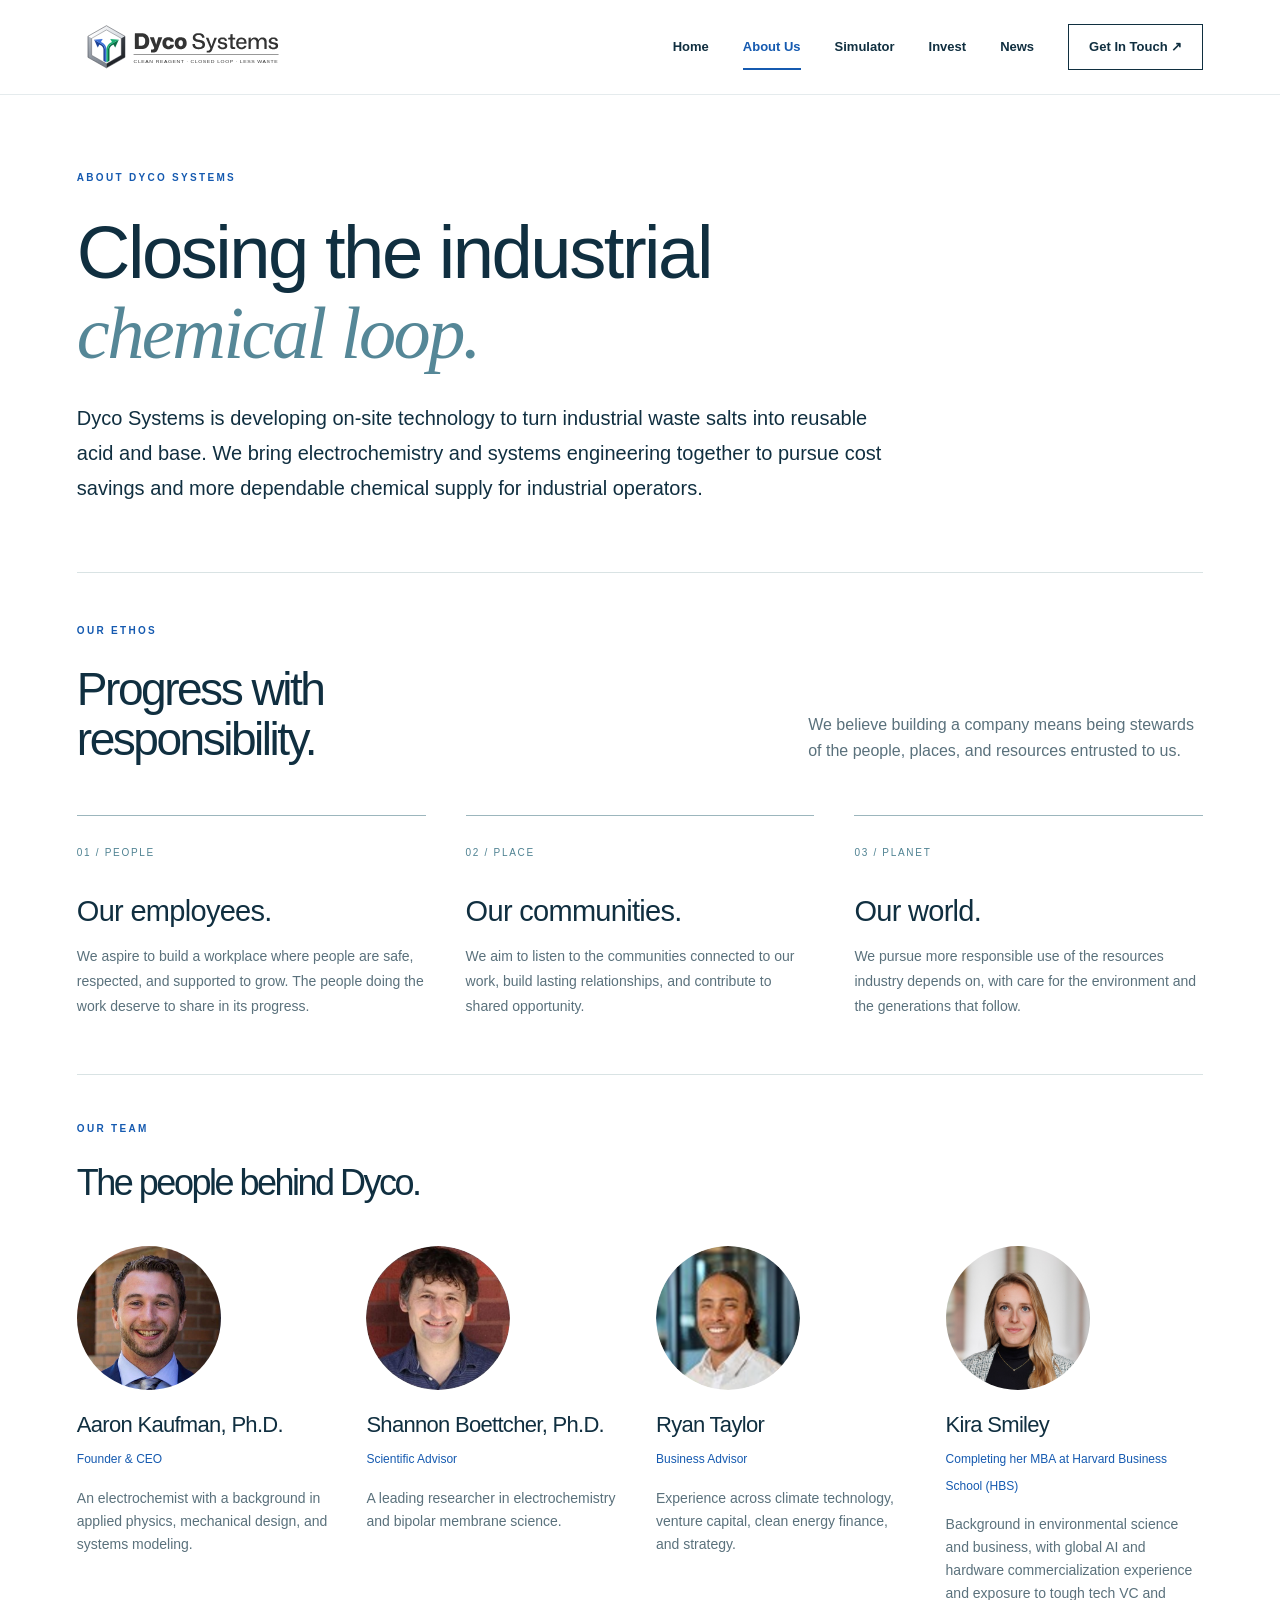
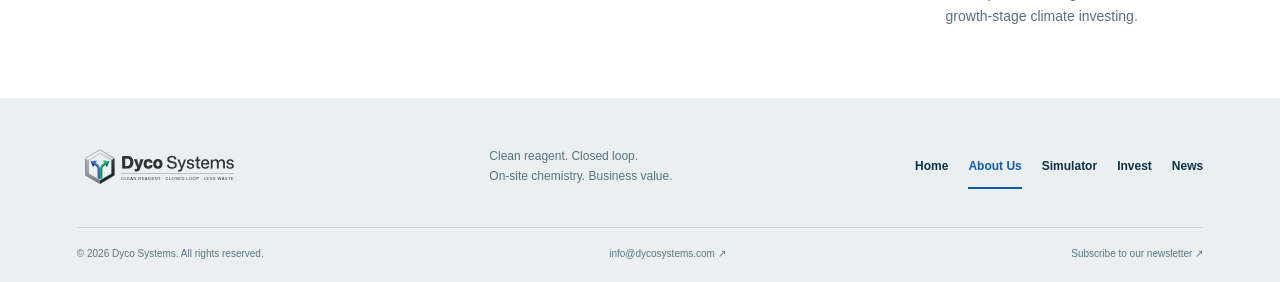
==== about.html @ 3a5c5118 "Replace launch page with reviewed Dyco Systems website Publish the reviewed six-page website with cu" ====
<!doctype html><html lang="en"><head><meta charset="utf-8"><meta name="viewport" content="width=device-width, initial-scale=1"><meta name="description" content="Dyco Systems is developing on-site chemical generation from industrial waste salts to pursue cost savings and more dependable chemical supply."><title>About Us | Dyco Systems</title><link rel="icon" href="dyco_icon.svg?v=20261016-1" type="image/svg+xml"><link rel="stylesheet" href="styles.css?v=20261016-review12"><script src="app.js?v=20261016-review12" defer></script></head><body><a class="skip" href="#main">Skip to content</a><header><div class="wrap nav-wrap"><a class="brand" href="index.html" aria-label="Dyco Systems home"><img src="dyco_logo.svg?v=20261016-1" alt="Dyco Systems" width="218" height="70"></a><button class="menu-toggle" aria-controls="navigation" aria-expanded="false">Menu <span>☰</span></button><nav id="navigation" aria-label="Main navigation"><a href="index.html">Home</a><a href="about.html" aria-current="page">About Us</a><a href="simulator.html">Simulator</a><a href="invest.html">Invest</a><a href="news.html">News</a><a class="nav-contact" href="contact.html?topic=general" target="_blank" rel="noopener">Get In Touch ↗</a></nav></div></header><main id="main"><section class="page-intro wrap about-summary"><p class="eyebrow">ABOUT DYCO SYSTEMS</p><h1>Closing the industrial<br><em>chemical loop.</em></h1><p class="lead">Dyco Systems is developing on-site technology to turn industrial waste salts into reusable acid and base. We bring electrochemistry and systems engineering together to pursue cost savings and more dependable chemical supply for industrial operators.</p></section><section class="stewardship wrap" id="stewardship"><div class="section-top"><div><p class="eyebrow">OUR ETHOS</p><h2>Progress with<br>responsibility.</h2></div><p>We believe building a company means being stewards of the people, places, and resources entrusted to us.</p></div><div class="pillars"><article><span class="number">01 / PEOPLE</span><h3>Our employees.</h3><p>We aspire to build a workplace where people are safe, respected, and supported to grow. The people doing the work deserve to share in its progress.</p></article><article><span class="number">02 / PLACE</span><h3>Our communities.</h3><p>We aim to listen to the communities connected to our work, build lasting relationships, and contribute to shared opportunity.</p></article><article><span class="number">03 / PLANET</span><h3>Our world.</h3><p>We pursue more responsible use of the resources industry depends on, with care for the environment and the generations that follow.</p></article></div></section><section class="wrap team"><p class="eyebrow">OUR TEAM</p><h2>The people behind Dyco.</h2><div class="team-grid"><article><img class="team-photo" src="aaron-kaufman.jpg" alt="Aaron Kaufman, Founder and CEO of Dyco Systems" width="144" height="144" loading="lazy"><h3>Aaron Kaufman, Ph.D.</h3><span>Founder &amp; CEO</span><p>An electrochemist with a background in applied physics, mechanical design, and systems modeling.</p></article><article><img class="team-photo" src="shannon-boettcher.png" alt="Shannon Boettcher, Scientific Advisor to Dyco Systems" width="144" height="144" loading="lazy"><h3>Shannon Boettcher, Ph.D.</h3><span>Scientific Advisor</span><p>A leading researcher in electrochemistry and bipolar membrane science.</p></article><article><img class="team-photo" src="ryan-taylor.png" alt="Ryan Taylor, Business Advisor to Dyco Systems" width="144" height="144" loading="lazy"><h3>Ryan Taylor</h3><span>Business Advisor</span><p>Experience across climate technology, venture capital, clean energy finance, and strategy.</p></article><article><img class="team-photo" src="kira-smiley.png" alt="Kira Smiley" width="144" height="144" loading="lazy"><h3>Kira Smiley</h3><span>Completing her MBA at Harvard Business School (HBS)</span><p>Background in environmental science and business, with global AI and hardware commercialization experience and exposure to tough tech VC and growth-stage climate investing.</p></article></div></section></main><footer><div class="wrap"><div class="footer-top"><a class="footer-brand" href="index.html"><img src="dyco_logo.svg?v=20261016-1" alt="Dyco Systems" width="200" height="64"></a><p>Clean reagent. Closed loop.<br>On-site chemistry. Business value.</p><nav aria-label="Footer navigation"><a href="index.html">Home</a><a href="about.html" aria-current="page">About Us</a><a href="simulator.html">Simulator</a><a href="invest.html">Invest</a><a href="news.html">News</a></nav></div><div class="footer-bottom"><span>© 2026 Dyco Systems. All rights reserved.</span><a href="contact.html?topic=general" target="_blank" rel="noopener">info@dycosystems.com ↗</a><a href="contact.html?topic=newsletter" target="_blank" rel="noopener">Subscribe to our newsletter ↗</a></div></div></footer></body></html>
---- styles.css ----
:root{--ink:#102f40;--muted:#5a717c;--blue:#155ab0;--cyan:#8ad9ed;--paper:#f5f8f7;--line:#d9e3e4}*{box-sizing:border-box}html{scroll-behavior:smooth;scroll-padding-top:100px}body{margin:0;font-family:Arial,Helvetica,sans-serif;color:var(--ink);background:#fff;font-size:16px;line-height:1.65}a{color:inherit;text-decoration:none}button{font:inherit;cursor:pointer}a,button{-webkit-tap-highlight-color:transparent}a:focus-visible,button:focus-visible{outline:3px solid #e79c29;outline-offset:5px}.wrap{width:min(1240px,88%);margin:auto}.preview-bar{text-align:center;background:#edf3f5;color:#426373;font-size:10px;font-weight:600;letter-spacing:1.5px;padding:7px 16px}.preview-bar span{padding:0 12px;color:#6b9bae}header{background:#fff;position:sticky;top:0;z-index:20;border-bottom:1px solid #e5ebed}.nav-wrap{height:94px;display:flex;align-items:center;justify-content:space-between}.brand img{display:block;width:218px;height:auto}nav{display:flex;align-items:center;gap:34px;font-size:13px;font-weight:600}nav a{padding:10px 0}nav a:hover,nav a[aria-current]{color:var(--blue)}nav a[aria-current]:not(.nav-contact){box-shadow:0 2px var(--blue)}.nav-contact{border:1px solid var(--ink);padding:11px 20px}.menu-toggle{display:none}.skip{position:fixed;top:-100px;left:20px;z-index:100;background:white;padding:12px}.skip:focus{top:10px}h1,h2,h3,p{margin:0}h1,h2,h3{line-height:1.08;font-weight:500;letter-spacing:-2.5px}h1{font-size:clamp(48px,6.7vw,94px)}h2{font-size:clamp(34px,3.6vw,51px)}h3{font-size:25px;letter-spacing:-.7px}em{font-family:Georgia,'Times New Roman',serif;font-weight:400}p{color:var(--muted)}p+p{margin-top:20px}.eyebrow{font-size:10px;font-weight:700;letter-spacing:2.3px;color:var(--blue);margin-bottom:26px}.eyebrow.light{color:#d0e9ee}.hero{position:relative;min-height:710px;background:#153e50;color:#fff;overflow:hidden}.backdrop{position:absolute;width:100%;height:100%;inset:0;object-fit:cover}.hero-shade{position:absolute;inset:0;background:linear-gradient(90deg,rgba(4,30,49,.91),rgba(4,33,54,.45) 65%,rgba(5,40,58,.24))}.hero-content{position:relative;padding-top:84px}.hero h1{font-size:clamp(64px,8.3vw,116px);line-height:.98;letter-spacing:-5px}.hero h1 em,.invest-hero em{color:#a1dfed}.hero-copy{max-width:535px;color:#d5e5e9;font-size:17px;line-height:1.7;margin-top:28px}.status-dot{display:inline-block;width:6px;height:6px;border-radius:50%;background:#8be0b3;margin-right:9px;vertical-align:middle}.actions{display:flex;gap:14px;flex-wrap:wrap;margin-top:32px}.button{display:inline-flex;align-items:center;justify-content:space-between;gap:28px;padding:14px 22px;background:var(--blue);color:white;font-size:13px;font-weight:600;transition:background .2s}.button:hover{background:#104784}.button span{font-size:20px;font-weight:400}.button.secondary{background:transparent;border:1px solid #9fb8c3}.button.secondary:hover{background:#ffffff16}.hero-bottom{display:flex;justify-content:space-between;margin-top:74px;padding:24px 0 30px;border-top:1px solid #ffffff40;font-size:10px;letter-spacing:1.6px}.hero-bottom a{margin-right:110px;letter-spacing:.3px;font-size:12px}.motion{position:absolute;right:18px;bottom:16px;z-index:3;background:#0c2c3fd9;color:#fff;border:1px solid #8ba9b6;padding:5px 9px;font-size:10px}.intro{padding:100px 0 65px}.split{display:grid;grid-template-columns:1fr 1fr;gap:90px}.muted{color:#88a1aa}.lead{font-size:21px;line-height:1.5;color:var(--ink);margin-bottom:20px}.text-link{display:inline-block;color:var(--blue);font-size:13px;font-weight:600;margin-top:25px;border-bottom:1px solid #aac3dc;padding-bottom:6px}.concept{display:flex;align-items:center;justify-content:space-between;gap:20px;border-block:1px solid var(--line);margin-top:60px;padding:30px 20px;color:#3f6676;font-size:17px}.concept strong{text-align:center;font-size:12px;letter-spacing:2px;color:var(--blue)}.concept small{display:block;font-size:11px;letter-spacing:0;font-weight:400;color:var(--muted)}.concept>span:nth-child(even){color:#80b4c3;font-size:26px}.caption{font-size:11px;text-align:center;margin-top:16px}.applications,.tinted{background:var(--paper)}.applications{padding:85px 0}.applications h2+p{max-width:395px;margin-top:24px}.sector-list>div{position:relative;padding:0 0 26px 40px;margin-bottom:25px;border-bottom:1px solid var(--line)}.sector-list>div:last-child{margin-bottom:0}.sector-list span{position:absolute;left:0;color:#6595a8;font-size:12px}.sector-list h3{font-size:22px}.sector-list p{font-size:14px;margin-top:10px}.stewardship{padding-top:95px;padding-bottom:95px}.section-top{display:flex;justify-content:space-between;gap:50px;align-items:end}.section-top>p{max-width:395px}.pillars{display:grid;grid-template-columns:repeat(3,1fr);gap:40px;margin-top:50px}.pillars article{border-top:1px solid #9cb6bd;padding-top:22px}.number{color:#4f8292;font-size:10px;letter-spacing:1.7px}.pillars h3{margin:32px 0 16px;font-size:29px}.pillars p{font-size:14px;line-height:1.8}.forest-band{position:relative;background:#154833;color:white;padding:84px 0;overflow:hidden}.forest-band .hero-shade{background:linear-gradient(90deg,#0a322bdb,#09352b55)}.forest-band .wrap{position:relative}.forest-band h2{font-size:clamp(36px,4.4vw,60px);margin-bottom:28px}.contact{padding:90px 0;display:grid;grid-template-columns:1fr 1fr;gap:100px;align-items:center}.contact>div:last-child{max-width:390px}.contact .button{margin-top:25px}footer{background:#eaf0f1;padding:44px 0 20px}.footer-top{display:flex;justify-content:space-between;gap:45px;align-items:center}.footer-brand img{width:170px;height:auto;display:block}.footer-top p{font-size:12px}.footer-top nav{gap:20px;font-size:12px}.footer-bottom{border-top:1px solid #cbd9dd;margin-top:35px;padding-top:18px;display:flex;justify-content:space-between;gap:20px;font-size:10px;color:#5b7480}.page-intro{padding:75px 0 65px}.page-intro h1{font-size:clamp(44px,5.8vw,80px)}.page-intro em,.simulator-hero em{color:#558797}.page-intro .lead{max-width:630px;margin-top:28px}.about-story{padding-bottom:85px;align-items:center;gap:70px}.about-story h2{font-size:36px;margin-bottom:25px}.photo-panel{position:relative;background:#153b4b;min-height:410px;overflow:hidden}.photo-panel:after{content:'';position:absolute;inset:0;background:linear-gradient(transparent,#062232b3)}.photo-panel>span{position:absolute;bottom:35px;left:30px;z-index:2;color:white;font-size:10px;letter-spacing:2px}.team{padding:90px 0}.team-grid{display:grid;grid-template-columns:repeat(3,1fr);gap:45px;margin-top:44px}.team-grid h3{font-size:22px;margin:23px 0 8px}.team-grid span{font-size:12px;color:var(--blue)}.team-grid p{font-size:14px;margin-top:15px}.initial{border:1px solid #b9cdd2;background:#f1f7f8;width:68px;height:68px;display:grid;place-items:center;color:#628a98;font-family:Georgia,serif;font-size:26px}.simulator-hero{display:grid;grid-template-columns:1.1fr 1fr;gap:55px;padding:80px 0 90px;align-items:center}.simulator-hero h1{font-size:clamp(42px,4.6vw,65px);margin:25px 0}.simulator-hero .lead{font-size:19px}.simulator-hero .button{margin-top:28px}.coming{font-size:10px;letter-spacing:1.5px;background:#e7f3ed;color:#286448;padding:9px 13px}.coming .status-dot{background:#358560}.sim-art{aspect-ratio:1;position:relative;display:grid;place-items:center;background:radial-gradient(circle,#d9edf1,#f7fafb 68%);overflow:hidden}.orbit{position:absolute;border:1px solid #afcfd7;border-radius:50%;width:90%;height:90%}.orbit-two{width:70%;height:70%;border-style:dashed}.orbit-three{width:49%;height:49%}.orbit-center{text-align:center;position:relative;font-size:15px;color:#577d8a;line-height:1.7}.orbit-center strong{font-size:21px;color:var(--ink);font-weight:500}.orbit-tag{position:absolute;font-size:9px;letter-spacing:2px;background:#f7fafb;padding:5px 14px;border:1px solid #c8dfe5}.top-tag{top:13%;right:18%}.bottom-tag{bottom:13%;left:20%}.simulator-details{padding-top:65px;padding-bottom:65px}.simulator-details p:not(.eyebrow){max-width:560px;margin-top:24px}.invest-hero{position:relative;background:#123b4e;padding:90px 0;color:white}.invest-hero .wrap{position:relative}.invest-hero h1{font-size:clamp(44px,5.8vw,80px)}.invest-hero .button{margin-top:30px}.investment{padding:85px 0}.thesis{display:grid;grid-template-columns:repeat(3,1fr);gap:45px;margin-top:65px}.thesis article{border-top:1px solid var(--line);padding-top:20px}.thesis h3{font-size:24px;margin:22px 0 16px}.thesis p{font-size:14px}.invest-contact{background:#eff5f6;padding:55px;margin-bottom:85px;text-align:center}.invest-contact p:not(.eyebrow){max-width:490px;margin:24px auto}.email{display:block;font-size:13px;margin-top:18px;color:var(--blue)}
@media(min-width:1600px){.hero{min-height:760px}.hero-content{padding-top:105px}}
@media(max-width:900px){nav{gap:22px}.nav-contact{display:none}.split{gap:40px}.hero{min-height:680px}.hero h1{font-size:90px}.pillars{gap:25px}.footer-top{flex-wrap:wrap}.footer-top nav{width:100%}.simulator-hero{gap:20px}.simulator-hero h1{font-size:46px}.team-grid{gap:24px}}
@media(max-width:640px){.wrap{width:88%}.preview-bar{font-size:8px;letter-spacing:.6px}.nav-wrap{height:76px}.brand img{width:175px}.menu-toggle{display:flex;gap:15px;background:none;border:1px solid #ccd9df;padding:7px 10px;font-size:12px}header nav{display:none;position:absolute;top:76px;left:0;width:100%;background:white;padding:20px 6%;box-shadow:0 12px 18px #163c4b15}header nav.is-open{display:flex;align-items:stretch;flex-direction:column;gap:8px}header nav a{padding:10px}.hero{min-height:670px}.hero-content{padding-top:64px}.eyebrow{font-size:9px;letter-spacing:1.6px}.hero h1{font-size:76px;letter-spacing:-3px}.hero-copy{font-size:16px}.actions{gap:12px}.button{font-size:12px;padding:12px 17px;gap:15px}.hero-bottom{margin-top:48px;display:block}.hero-bottom a{display:block;margin-top:10px}.split,.contact,.simulator-hero{grid-template-columns:1fr;gap:30px}.intro,.stewardship,.team,.investment{padding-top:60px;padding-bottom:60px}h2{font-size:36px}.lead{font-size:19px}.concept{flex-direction:column;margin-top:35px;gap:12px}.concept>span:nth-child(even){transform:rotate(90deg)}.applications{padding:60px 0}.section-top{display:block}.section-top>p{margin-top:25px}.pillars,.team-grid,.thesis{grid-template-columns:1fr;gap:30px}.pillars h3{margin-top:20px}.pillars{margin-top:35px}.forest-band{padding:65px 0}.contact{padding:60px 0}.footer-top{gap:20px}.footer-bottom{flex-direction:column;gap:9px}.page-intro{padding:55px 0 40px}.page-intro h1{font-size:43px;letter-spacing:-2px}.photo-panel{min-height:310px}.about-story{padding-bottom:55px}.simulator-hero{padding:55px 0}.simulator-hero h1{font-size:46px}.sim-art{margin-top:12px}.invest-hero{padding:65px 0}.invest-hero h1{font-size:47px;letter-spacing:-2px}.invest-contact{padding:40px 22px;margin-bottom:55px}.thesis{margin-top:35px}.motion{font-size:9px}html{scroll-padding-top:85px}}
@media(prefers-reduced-motion:reduce){html{scroll-behavior:auto}*,*:before,*:after{transition:none!important}}
.home-mining{min-height:280px;margin-top:30px}.home-mining>span{left:22px;bottom:22px;font-size:9px}.applications .split{align-items:center}.about-summary{padding-bottom:46px}.about-summary .lead{max-width:820px;font-size:20px;line-height:1.75}.stewardship+.team{border-top:1px solid var(--line);padding-top:46px;padding-bottom:70px}.stewardship+.team h2{font-size:36px}.news-intro{padding-bottom:50px}.news-intro em{color:#558797}.news-layout{display:grid;grid-template-columns:1fr 1fr;gap:70px;padding-bottom:90px;align-items:start}.news-empty{border-top:1px solid var(--line);padding-top:35px}.news-empty p:last-child{max-width:390px;margin-top:20px}.newsletter{background:#eef5f6;border-top:3px solid #528c9d;padding:36px}.newsletter h2{font-size:38px}.newsletter h2+p{margin-top:20px}.newsletter .button{margin-top:26px}.newsletter .signup-note{font-size:12px;line-height:1.6;margin-top:17px;max-width:330px}.footer-top nav{flex-wrap:wrap}
@media(max-width:900px){.news-layout{gap:30px}.newsletter{padding:25px}.nav-wrap nav{gap:22px}.footer-top nav{gap:20px}}
@media(max-width:640px){.home-mining{min-height:250px}.about-summary .lead{font-size:18px}.stewardship+.team{padding-top:35px;padding-bottom:50px}.news-layout{grid-template-columns:1fr;gap:35px;padding-bottom:55px}.news-intro{padding-bottom:35px}.news-empty{padding-top:25px}.newsletter h2{font-size:34px}.footer-top nav{gap:18px}.nav-wrap nav{gap:8px}}

.team-photo{display:block;width:144px;height:144px;object-fit:cover;border-radius:4px}.team-grid .initial{width:144px;height:144px;font-size:40px;border-radius:4px}

.team-photo,.team-grid .initial{border-radius:50%}
.contact-page{display:grid;grid-template-columns:1fr 1fr;gap:80px;padding-top:75px;padding-bottom:85px;align-items:start}.contact-intro h1{font-size:clamp(42px,5vw,68px)}.contact-intro em{color:#558797}.contact-intro>p:not(.eyebrow){max-width:420px;margin-top:28px}.message-form{padding:36px;background:#eff5f6;border-top:3px solid #528c9d}.message-form h2{font-size:30px;letter-spacing:-1px;margin-bottom:28px}.message-form label{display:block;font-size:13px;font-weight:600;margin-bottom:8px}.message-form input[type=email],.message-form textarea{display:block;width:100%;font:inherit;color:var(--ink);background:white;border:1px solid #b6cbd1;border-radius:3px;padding:12px 14px;margin-bottom:22px}.message-form textarea{resize:vertical;min-height:160px}.message-form input:focus,.message-form textarea:focus{outline:2px solid var(--blue);outline-offset:2px}.form-disclosure,.form-status{font-size:12px;line-height:1.6}.message-form .button{margin-top:22px;border:0}.message-form .button:disabled{opacity:.55;cursor:not-allowed}.form-trap{display:none}.form-status:not(:empty){margin-top:15px}@media(max-width:700px){.contact-page{grid-template-columns:1fr;gap:36px;padding-top:45px;padding-bottom:55px}.message-form{padding:25px}.contact-intro h1{font-size:46px}}

.motion{width:44px;height:44px;display:grid;place-items:center;right:8px;bottom:8px;padding:0;border:0;background:transparent;color:#fff;opacity:.45;font-size:16px;line-height:1;text-shadow:0 1px 3px #000;transition:opacity .2s}.motion:hover,.motion:focus-visible{opacity:1;background:transparent}

.preview-bar{display:none!important}
.message-form input#contact-subject{display:block;width:100%;font:inherit;color:var(--ink);background:white;border:1px solid #b6cbd1;border-radius:3px;padding:12px 14px;margin-bottom:22px}

@media(max-width:900px){.nav-wrap{height:76px}.brand img{width:175px}.menu-toggle{display:flex;gap:15px;background:none;border:1px solid #ccd9df;padding:7px 10px;font-size:12px}header nav{display:none;position:absolute;top:76px;left:0;width:100%;background:white;padding:20px 6%;box-shadow:0 12px 18px #163c4b15}header nav.is-open{display:flex;align-items:stretch;flex-direction:column;gap:8px}header nav a{padding:10px}header nav .nav-contact{display:block;border:1px solid var(--ink);padding:11px 20px}}
.hero h1{font-size:clamp(52px,7.4vw,102px)}.about-summary+.stewardship{border-top:1px solid var(--line);padding-top:50px;padding-bottom:55px}@media(max-width:640px){.hero h1{font-size:56px;letter-spacing:-2px}.about-summary+.stewardship{padding-top:40px;padding-bottom:40px}}

.team-grid{grid-template-columns:repeat(4,minmax(0,1fr));gap:32px}@media(max-width:1000px){.team-grid{grid-template-columns:repeat(2,minmax(0,1fr))}}@media(max-width:640px){.team-grid{grid-template-columns:1fr}}

.team-photo[src*="kira-smiley"]{object-position:center top}
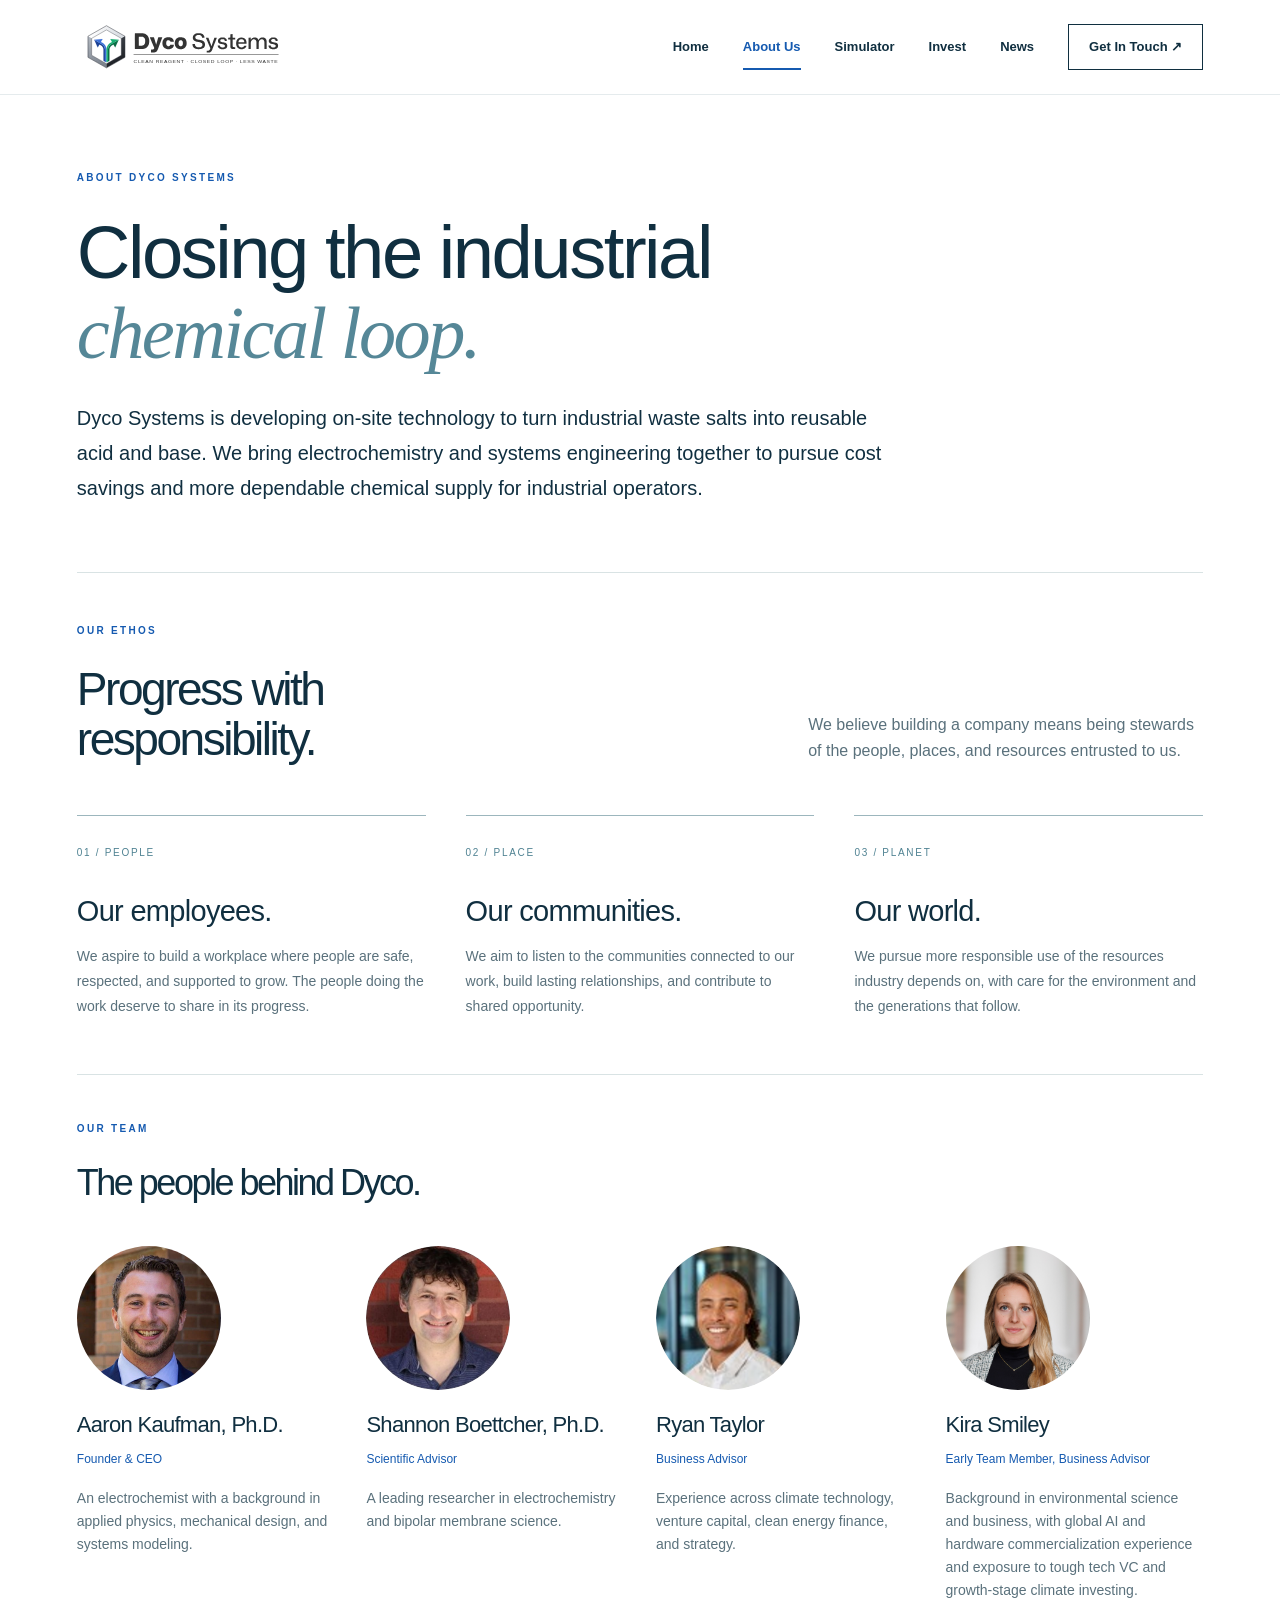
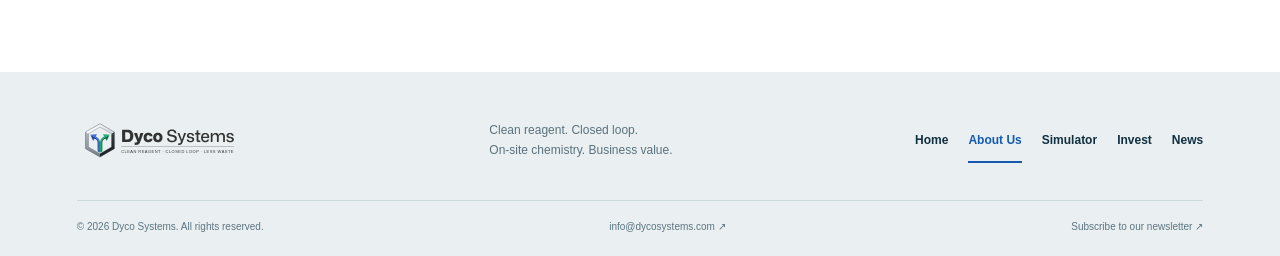
==== commit effa5274: "Update Kira Smiley team title" ====
--- a/about.html
+++ b/about.html
@@ -1,2 +1,3 @@
-<!doctype html><html lang="en"><head><meta charset="utf-8"><meta name="viewport" content="width=device-width, initial-scale=1"><meta name="description" content="Dyco Systems is developing on-site chemical generation from industrial waste salts to pursue cost savings and more dependable chemical supply."><title>About Us | Dyco Systems</title><link rel="icon" href="dyco_icon.svg?v=20261016-1" type="image/svg+xml"><link rel="stylesheet" href="styles.css?v=20261016-review12"><script src="app.js?v=20261016-review12" defer></script></head><body><a class="skip" href="#main">Skip to content</a><header><div class="wrap nav-wrap"><a class="brand" href="index.html" aria-label="Dyco Systems home"><img src="dyco_logo.svg?v=20261016-1" alt="Dyco Systems" width="218" height="70"></a><button class="menu-toggle" aria-controls="navigation" aria-expanded="false">Menu <span>☰</span></button><nav id="navigation" aria-label="Main navigation"><a href="index.html">Home</a><a href="about.html" aria-current="page">About Us</a><a href="simulator.html">Simulator</a><a href="invest.html">Invest</a><a href="news.html">News</a><a class="nav-contact" href="contact.html?topic=general" target="_blank" rel="noopener">Get In Touch ↗</a></nav></div></header><main id="main"><section class="page-intro wrap about-summary"><p class="eyebrow">ABOUT DYCO SYSTEMS</p><h1>Closing the industrial<br><em>chemical loop.</em></h1><p class="lead">Dyco Systems is developing on-site technology to turn industrial waste salts into reusable acid and base. We bring electrochemistry and systems engineering together to pursue cost savings and more dependable chemical supply for industrial operators.</p></section><section class="stewardship wrap" id="stewardship"><div class="section-top"><div><p class="eyebrow">OUR ETHOS</p><h2>Progress with<br>responsibility.</h2></div><p>We believe building a company means being stewards of the people, places, and resources entrusted to us.</p></div><div class="pillars"><article><span class="number">01 / PEOPLE</span><h3>Our employees.</h3><p>We aspire to build a workplace where people are safe, respected, and supported to grow. The people doing the work deserve to share in its progress.</p></article><article><span class="number">02 / PLACE</span><h3>Our communities.</h3><p>We aim to listen to the communities connected to our work, build lasting relationships, and contribute to shared opportunity.</p></article><article><span class="number">03 / PLANET</span><h3>Our world.</h3><p>We pursue more responsible use of the resources industry depends on, with care for the environment and the generations that follow.</p></article></div></section><section class="wrap team"><p class="eyebrow">OUR TEAM</p><h2>The people behind Dyco.</h2><div class="team-grid"><article><img class="team-photo" src="aaron-kaufman.jpg" alt="Aaron Kaufman, Founder and CEO of Dyco Systems" width="144" height="144" loading="lazy"><h3>Aaron Kaufman, Ph.D.</h3><span>Founder &amp; CEO</span><p>An electrochemist with a background in applied physics, mechanical design, and systems modeling.</p></article><article><img class="team-photo" src="shannon-boettcher.png" alt="Shannon Boettcher, Scientific Advisor to Dyco Systems" width="144" height="144" loading="lazy"><h3>Shannon Boettcher, Ph.D.</h3><span>Scientific Advisor</span><p>A leading researcher in electrochemistry and bipolar membrane science.</p></article><article><img class="team-photo" src="ryan-taylor.png" alt="Ryan Taylor, Business Advisor to Dyco Systems" width="144" height="144" loading="lazy"><h3>Ryan Taylor</h3><span>Business Advisor</span><p>Experience across climate technology, venture capital, clean energy finance, and strategy.</p></article><article><img class="team-photo" src="kira-smiley.png" alt="Kira Smiley" width="144" height="144" loading="lazy"><h3>Kira Smiley</h3><span>Completing her MBA at Harvard Business School (HBS)</span><p>Background in environmental science and business, with global AI and hardware commercialization experience and exposure to tough tech VC and growth-stage climate investing.</p></article></div></section></main><footer><div class="wrap"><div class="footer-top"><a class="footer-brand" href="index.html"><img src="dyco_logo.svg?v=20261016-1" alt="Dyco Systems" width="200" height="64"></a><p>Clean reagent. Closed loop.<br>On-site chemistry. Business value.</p><nav aria-label="Footer navigation"><a href="index.html">Home</a><a href="about.html" aria-current="page">About Us</a><a href="simulator.html">Simulator</a><a href="invest.html">Invest</a><a href="news.html">News</a></nav></div><div class="footer-bottom"><span>© 2026 Dyco Systems. All rights reserved.</span><a href="contact.html?topic=general" target="_blank" rel="noopener">info@dycosystems.com ↗</a><a href="contact.html?topic=newsletter" target="_blank" rel="noopener">Subscribe to our newsletter ↗</a></div></div></footer></body></html>
+<!doctype html><html lang="en"><head><meta charset="utf-8"><meta name="viewport" content="width=device-width, initial-scale=1"><meta name="description" content="Dyco Systems is developing on-site chemical generation from industrial waste salts to pursue cost savings and more dependable chemical supply."><title>About Us | Dyco Systems</title><link rel="icon" href="dyco_icon.svg?v=20261016-1" type="image/svg+xml"><link rel="stylesheet" href="styles.css?v=20261016-review12"><script src="app.js?v=20261016-review12" defer></script></head><body><a class="skip" href="#main">Skip to content</a><header><div class="wrap nav-wrap"><a class="brand" href="index.html" aria-label="Dyco Systems home"><img src="dyco_logo.svg?v=20261016-1" alt="Dyco Systems" width="218" height="70"></a><button class="menu-toggle" aria-controls="navigation" aria-expanded="false">Menu <span>☰</span></button><nav id="navigation" aria-label="Main navigation"><a href="index.html">Home</a><a href="about.html" aria-current="page">About Us</a><a href="simulator.html">Simulator</a><a href="invest.html">Invest</a><a href="news.html">News</a><a class="nav-contact" href="contact.html?topic=general" target="_blank" rel="noopener">Get In Touch ↗</a></nav></div></header><main id="main"><section class="page-intro wrap about-summary"><p class="eyebrow">ABOUT DYCO SYSTEMS</p><h1>Closing the industrial<br><em>chemical loop.</em></h1><p class="lead">Dyco Systems is developing on-site technology to turn industrial waste salts into reusable acid and base. We bring electrochemistry and systems engineering together to pursue cost savings and more dependable chemical supply for industrial operators.</p></section><section class="stewardship wrap" id="stewardship"><div class="section-top"><div><p class="eyebrow">OUR ETHOS</p><h2>Progress with<br>responsibility.</h2></div><p>We believe building a company means being stewards of the people, places, and resources entrusted to us.</p></div><div class="pillars"><article><span class="number">01 / PEOPLE</span><h3>Our employees.</h3><p>We aspire to build a workplace where people are safe, respected, and supported to grow. The people doing the work deserve to share in its progress.</p></article><article><span class="number">02 / PLACE</span><h3>Our communities.</h3><p>We aim to listen to the communities connected to our work, build lasting relationships, and contribute to shared opportunity.</p></article><article><span class="number">03 / PLANET</span><h3>Our world.</h3><p>We pursue more responsible use of the resources industry depends on, with care for the environment and the generations that follow.</p></article></div></section><section class="wrap team"><p class="eyebrow">OUR TEAM</p><h2>The people behind Dyco.</h2><div class="team-grid"><article><img class="team-photo" src="aaron-kaufman.jpg" alt="Aaron Kaufman, Founder and CEO of Dyco Systems" width="144" height="144" loading="lazy"><h3>Aaron Kaufman, Ph.D.</h3><span>Founder &amp; CEO</span><p>An electrochemist with a background in applied physics, mechanical design, and systems modeling.</p></article><article><img class="team-photo" src="shannon-boettcher.png" alt="Shannon Boettcher, Scientific Advisor to Dyco Systems" width="144" height="144" loading="lazy"><h3>Shannon Boettcher, Ph.D.</h3><span>Scientific Advisor</span><p>A leading researcher in electrochemistry and bipolar membrane science.</p></article><article><img class="team-photo" src="ryan-taylor.png" alt="Ryan Taylor, Business Advisor to Dyco Systems" width="144" height="144" loading="lazy"><h3>Ryan Taylor</h3><span>Business Advisor</span><p>Experience across climate technology, venture capital, clean energy finance, and strategy.</p></article><article><img class="team-photo" src="kira-smiley.png" alt="Kira Smiley" width="144" height="144" loading="lazy"><h3>Kira Smiley</h3><span>Early Team Member, Business Advisor</span><p>Background in environmental science and business, with global AI and hardware commercialization experience and exposure to tough tech VC and growth-stage climate investing.</p></article></div></section></main><footer><div class="wrap"><div class="footer-top"><a class="footer-brand" href="index.html"><img src="dyco_logo.svg?v=20261016-1" alt="Dyco Systems" width="200" height="64"></a><p>Clean reagent. Closed loop.<br>On-site chemistry. Business value.</p><nav aria-label="Footer navigation"><a href="index.html">Home</a><a href="about.html" aria-current="page">About Us</a><a href="simulator.html">Simulator</a><a href="invest.html">Invest</a><a href="news.html">News</a></nav></div><div class="footer-bottom"><span>© 2026 Dyco Systems. All rights reserved.</span><a href="contact.html?topic=general" target="_blank" rel="noopener">info@dycosystems.com ↗</a><a href="contact.html?topic=newsletter" target="_blank" rel="noopener">Subscribe to our newsletter ↗</a></div></div></footer></body></html>
 
+
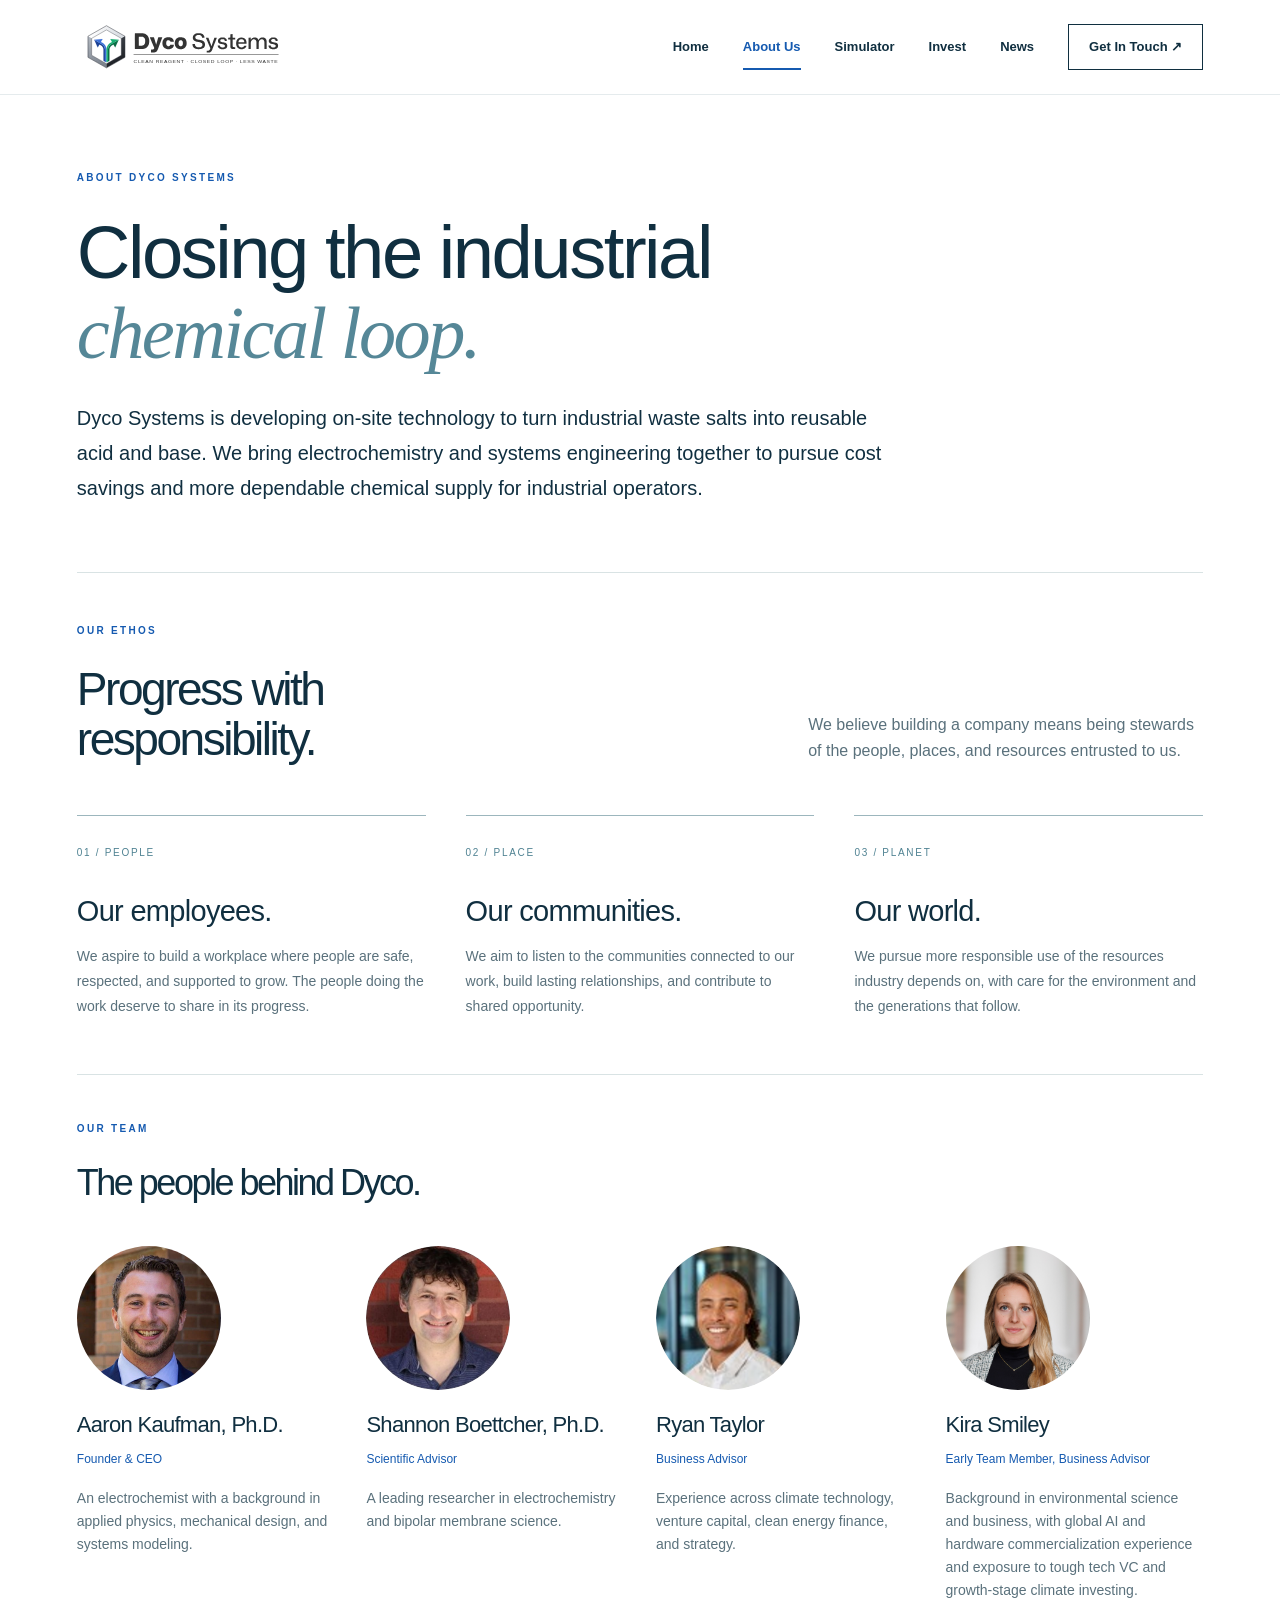
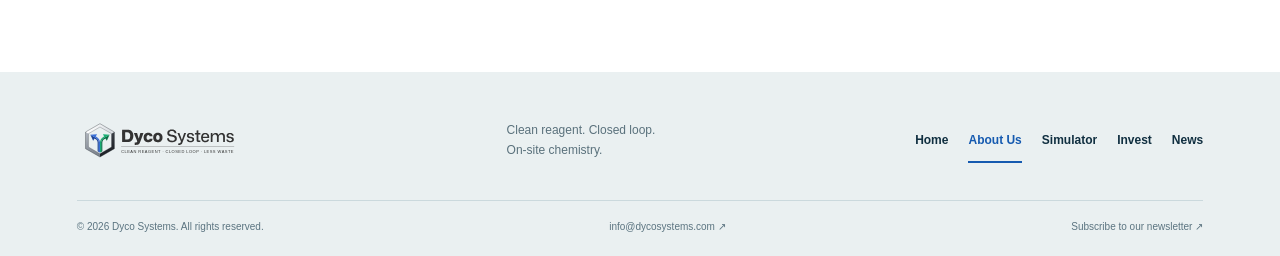
==== commit 26b85d8b: "Remove Business value from all page footers" ====
--- a/about.html
+++ b/about.html
@@ -1,3 +1,4 @@
-<!doctype html><html lang="en"><head><meta charset="utf-8"><meta name="viewport" content="width=device-width, initial-scale=1"><meta name="description" content="Dyco Systems is developing on-site chemical generation from industrial waste salts to pursue cost savings and more dependable chemical supply."><title>About Us | Dyco Systems</title><link rel="icon" href="dyco_icon.svg?v=20261016-1" type="image/svg+xml"><link rel="stylesheet" href="styles.css?v=20261016-review12"><script src="app.js?v=20261016-review12" defer></script></head><body><a class="skip" href="#main">Skip to content</a><header><div class="wrap nav-wrap"><a class="brand" href="index.html" aria-label="Dyco Systems home"><img src="dyco_logo.svg?v=20261016-1" alt="Dyco Systems" width="218" height="70"></a><button class="menu-toggle" aria-controls="navigation" aria-expanded="false">Menu <span>☰</span></button><nav id="navigation" aria-label="Main navigation"><a href="index.html">Home</a><a href="about.html" aria-current="page">About Us</a><a href="simulator.html">Simulator</a><a href="invest.html">Invest</a><a href="news.html">News</a><a class="nav-contact" href="contact.html?topic=general" target="_blank" rel="noopener">Get In Touch ↗</a></nav></div></header><main id="main"><section class="page-intro wrap about-summary"><p class="eyebrow">ABOUT DYCO SYSTEMS</p><h1>Closing the industrial<br><em>chemical loop.</em></h1><p class="lead">Dyco Systems is developing on-site technology to turn industrial waste salts into reusable acid and base. We bring electrochemistry and systems engineering together to pursue cost savings and more dependable chemical supply for industrial operators.</p></section><section class="stewardship wrap" id="stewardship"><div class="section-top"><div><p class="eyebrow">OUR ETHOS</p><h2>Progress with<br>responsibility.</h2></div><p>We believe building a company means being stewards of the people, places, and resources entrusted to us.</p></div><div class="pillars"><article><span class="number">01 / PEOPLE</span><h3>Our employees.</h3><p>We aspire to build a workplace where people are safe, respected, and supported to grow. The people doing the work deserve to share in its progress.</p></article><article><span class="number">02 / PLACE</span><h3>Our communities.</h3><p>We aim to listen to the communities connected to our work, build lasting relationships, and contribute to shared opportunity.</p></article><article><span class="number">03 / PLANET</span><h3>Our world.</h3><p>We pursue more responsible use of the resources industry depends on, with care for the environment and the generations that follow.</p></article></div></section><section class="wrap team"><p class="eyebrow">OUR TEAM</p><h2>The people behind Dyco.</h2><div class="team-grid"><article><img class="team-photo" src="aaron-kaufman.jpg" alt="Aaron Kaufman, Founder and CEO of Dyco Systems" width="144" height="144" loading="lazy"><h3>Aaron Kaufman, Ph.D.</h3><span>Founder &amp; CEO</span><p>An electrochemist with a background in applied physics, mechanical design, and systems modeling.</p></article><article><img class="team-photo" src="shannon-boettcher.png" alt="Shannon Boettcher, Scientific Advisor to Dyco Systems" width="144" height="144" loading="lazy"><h3>Shannon Boettcher, Ph.D.</h3><span>Scientific Advisor</span><p>A leading researcher in electrochemistry and bipolar membrane science.</p></article><article><img class="team-photo" src="ryan-taylor.png" alt="Ryan Taylor, Business Advisor to Dyco Systems" width="144" height="144" loading="lazy"><h3>Ryan Taylor</h3><span>Business Advisor</span><p>Experience across climate technology, venture capital, clean energy finance, and strategy.</p></article><article><img class="team-photo" src="kira-smiley.png" alt="Kira Smiley" width="144" height="144" loading="lazy"><h3>Kira Smiley</h3><span>Early Team Member, Business Advisor</span><p>Background in environmental science and business, with global AI and hardware commercialization experience and exposure to tough tech VC and growth-stage climate investing.</p></article></div></section></main><footer><div class="wrap"><div class="footer-top"><a class="footer-brand" href="index.html"><img src="dyco_logo.svg?v=20261016-1" alt="Dyco Systems" width="200" height="64"></a><p>Clean reagent. Closed loop.<br>On-site chemistry. Business value.</p><nav aria-label="Footer navigation"><a href="index.html">Home</a><a href="about.html" aria-current="page">About Us</a><a href="simulator.html">Simulator</a><a href="invest.html">Invest</a><a href="news.html">News</a></nav></div><div class="footer-bottom"><span>© 2026 Dyco Systems. All rights reserved.</span><a href="contact.html?topic=general" target="_blank" rel="noopener">info@dycosystems.com ↗</a><a href="contact.html?topic=newsletter" target="_blank" rel="noopener">Subscribe to our newsletter ↗</a></div></div></footer></body></html>
+<!doctype html><html lang="en"><head><meta charset="utf-8"><meta name="viewport" content="width=device-width, initial-scale=1"><meta name="description" content="Dyco Systems is developing on-site chemical generation from industrial waste salts to pursue cost savings and more dependable chemical supply."><title>About Us | Dyco Systems</title><link rel="icon" href="dyco_icon.svg?v=20261016-1" type="image/svg+xml"><link rel="stylesheet" href="styles.css?v=20261016-review12"><script src="app.js?v=20261016-review12" defer></script></head><body><a class="skip" href="#main">Skip to content</a><header><div class="wrap nav-wrap"><a class="brand" href="index.html" aria-label="Dyco Systems home"><img src="dyco_logo.svg?v=20261016-1" alt="Dyco Systems" width="218" height="70"></a><button class="menu-toggle" aria-controls="navigation" aria-expanded="false">Menu <span>☰</span></button><nav id="navigation" aria-label="Main navigation"><a href="index.html">Home</a><a href="about.html" aria-current="page">About Us</a><a href="simulator.html">Simulator</a><a href="invest.html">Invest</a><a href="news.html">News</a><a class="nav-contact" href="contact.html?topic=general" target="_blank" rel="noopener">Get In Touch ↗</a></nav></div></header><main id="main"><section class="page-intro wrap about-summary"><p class="eyebrow">ABOUT DYCO SYSTEMS</p><h1>Closing the industrial<br><em>chemical loop.</em></h1><p class="lead">Dyco Systems is developing on-site technology to turn industrial waste salts into reusable acid and base. We bring electrochemistry and systems engineering together to pursue cost savings and more dependable chemical supply for industrial operators.</p></section><section class="stewardship wrap" id="stewardship"><div class="section-top"><div><p class="eyebrow">OUR ETHOS</p><h2>Progress with<br>responsibility.</h2></div><p>We believe building a company means being stewards of the people, places, and resources entrusted to us.</p></div><div class="pillars"><article><span class="number">01 / PEOPLE</span><h3>Our employees.</h3><p>We aspire to build a workplace where people are safe, respected, and supported to grow. The people doing the work deserve to share in its progress.</p></article><article><span class="number">02 / PLACE</span><h3>Our communities.</h3><p>We aim to listen to the communities connected to our work, build lasting relationships, and contribute to shared opportunity.</p></article><article><span class="number">03 / PLANET</span><h3>Our world.</h3><p>We pursue more responsible use of the resources industry depends on, with care for the environment and the generations that follow.</p></article></div></section><section class="wrap team"><p class="eyebrow">OUR TEAM</p><h2>The people behind Dyco.</h2><div class="team-grid"><article><img class="team-photo" src="aaron-kaufman.jpg" alt="Aaron Kaufman, Founder and CEO of Dyco Systems" width="144" height="144" loading="lazy"><h3>Aaron Kaufman, Ph.D.</h3><span>Founder &amp; CEO</span><p>An electrochemist with a background in applied physics, mechanical design, and systems modeling.</p></article><article><img class="team-photo" src="shannon-boettcher.png" alt="Shannon Boettcher, Scientific Advisor to Dyco Systems" width="144" height="144" loading="lazy"><h3>Shannon Boettcher, Ph.D.</h3><span>Scientific Advisor</span><p>A leading researcher in electrochemistry and bipolar membrane science.</p></article><article><img class="team-photo" src="ryan-taylor.png" alt="Ryan Taylor, Business Advisor to Dyco Systems" width="144" height="144" loading="lazy"><h3>Ryan Taylor</h3><span>Business Advisor</span><p>Experience across climate technology, venture capital, clean energy finance, and strategy.</p></article><article><img class="team-photo" src="kira-smiley.png" alt="Kira Smiley" width="144" height="144" loading="lazy"><h3>Kira Smiley</h3><span>Early Team Member, Business Advisor</span><p>Background in environmental science and business, with global AI and hardware commercialization experience and exposure to tough tech VC and growth-stage climate investing.</p></article></div></section></main><footer><div class="wrap"><div class="footer-top"><a class="footer-brand" href="index.html"><img src="dyco_logo.svg?v=20261016-1" alt="Dyco Systems" width="200" height="64"></a><p>Clean reagent. Closed loop.<br>On-site chemistry.</p><nav aria-label="Footer navigation"><a href="index.html">Home</a><a href="about.html" aria-current="page">About Us</a><a href="simulator.html">Simulator</a><a href="invest.html">Invest</a><a href="news.html">News</a></nav></div><div class="footer-bottom"><span>© 2026 Dyco Systems. All rights reserved.</span><a href="contact.html?topic=general" target="_blank" rel="noopener">info@dycosystems.com ↗</a><a href="contact.html?topic=newsletter" target="_blank" rel="noopener">Subscribe to our newsletter ↗</a></div></div></footer></body></html>
 
 
+
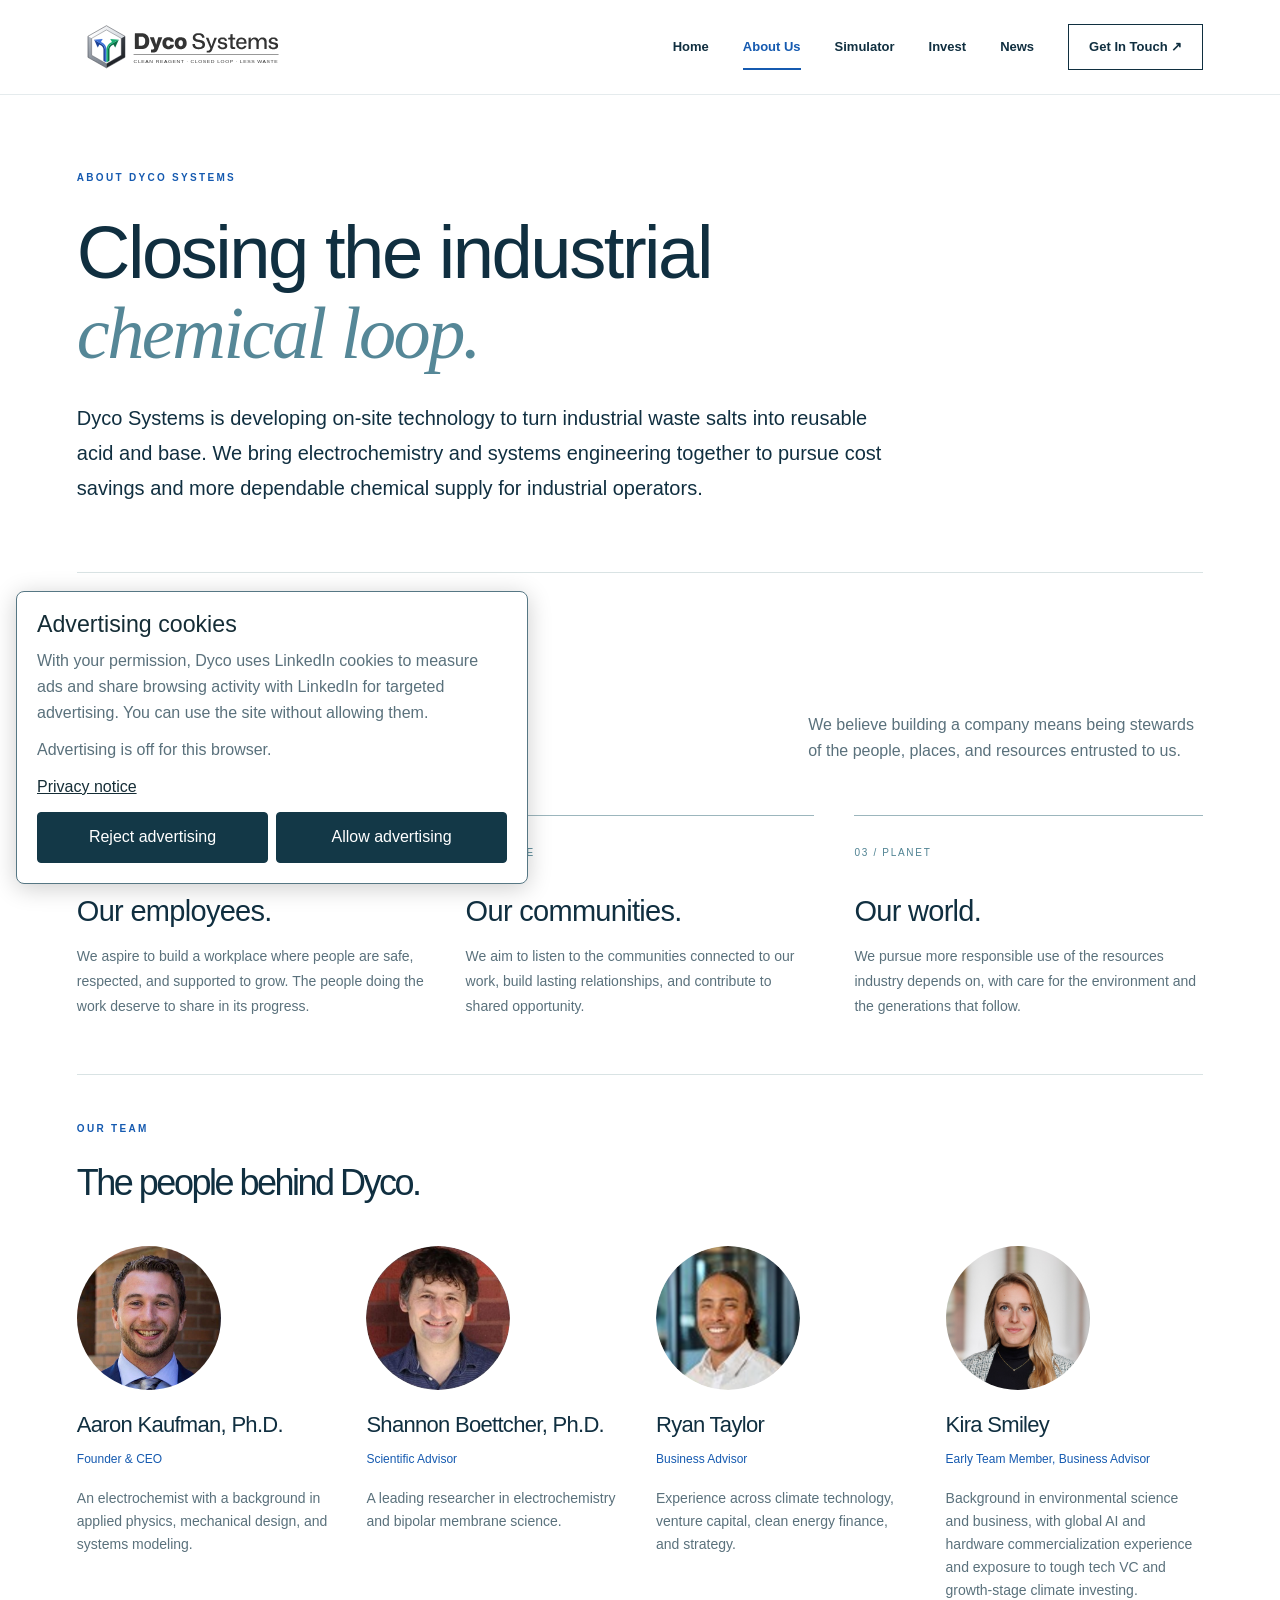
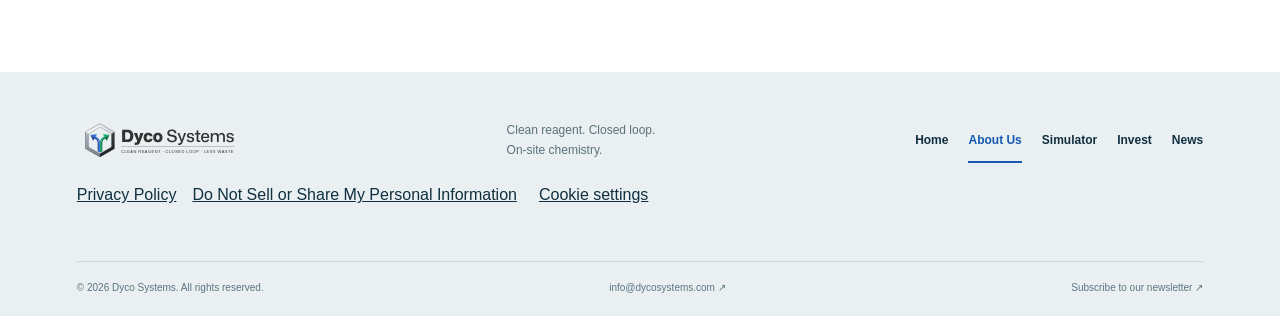
==== commit 3831555b: "Require consent before LinkedIn tracking and add privacy controls" ====
--- a/about.html
+++ b/about.html
@@ -1,4 +1,5 @@
-<!doctype html><html lang="en"><head><meta charset="utf-8"><meta name="viewport" content="width=device-width, initial-scale=1"><meta name="description" content="Dyco Systems is developing on-site chemical generation from industrial waste salts to pursue cost savings and more dependable chemical supply."><title>About Us | Dyco Systems</title><link rel="icon" href="dyco_icon.svg?v=20261016-1" type="image/svg+xml"><link rel="stylesheet" href="styles.css?v=20261016-review12"><script src="app.js?v=20261016-review12" defer></script></head><body><a class="skip" href="#main">Skip to content</a><header><div class="wrap nav-wrap"><a class="brand" href="index.html" aria-label="Dyco Systems home"><img src="dyco_logo.svg?v=20261016-1" alt="Dyco Systems" width="218" height="70"></a><button class="menu-toggle" aria-controls="navigation" aria-expanded="false">Menu <span>☰</span></button><nav id="navigation" aria-label="Main navigation"><a href="index.html">Home</a><a href="about.html" aria-current="page">About Us</a><a href="simulator.html">Simulator</a><a href="invest.html">Invest</a><a href="news.html">News</a><a class="nav-contact" href="contact.html?topic=general" target="_blank" rel="noopener">Get In Touch ↗</a></nav></div></header><main id="main"><section class="page-intro wrap about-summary"><p class="eyebrow">ABOUT DYCO SYSTEMS</p><h1>Closing the industrial<br><em>chemical loop.</em></h1><p class="lead">Dyco Systems is developing on-site technology to turn industrial waste salts into reusable acid and base. We bring electrochemistry and systems engineering together to pursue cost savings and more dependable chemical supply for industrial operators.</p></section><section class="stewardship wrap" id="stewardship"><div class="section-top"><div><p class="eyebrow">OUR ETHOS</p><h2>Progress with<br>responsibility.</h2></div><p>We believe building a company means being stewards of the people, places, and resources entrusted to us.</p></div><div class="pillars"><article><span class="number">01 / PEOPLE</span><h3>Our employees.</h3><p>We aspire to build a workplace where people are safe, respected, and supported to grow. The people doing the work deserve to share in its progress.</p></article><article><span class="number">02 / PLACE</span><h3>Our communities.</h3><p>We aim to listen to the communities connected to our work, build lasting relationships, and contribute to shared opportunity.</p></article><article><span class="number">03 / PLANET</span><h3>Our world.</h3><p>We pursue more responsible use of the resources industry depends on, with care for the environment and the generations that follow.</p></article></div></section><section class="wrap team"><p class="eyebrow">OUR TEAM</p><h2>The people behind Dyco.</h2><div class="team-grid"><article><img class="team-photo" src="aaron-kaufman.jpg" alt="Aaron Kaufman, Founder and CEO of Dyco Systems" width="144" height="144" loading="lazy"><h3>Aaron Kaufman, Ph.D.</h3><span>Founder &amp; CEO</span><p>An electrochemist with a background in applied physics, mechanical design, and systems modeling.</p></article><article><img class="team-photo" src="shannon-boettcher.png" alt="Shannon Boettcher, Scientific Advisor to Dyco Systems" width="144" height="144" loading="lazy"><h3>Shannon Boettcher, Ph.D.</h3><span>Scientific Advisor</span><p>A leading researcher in electrochemistry and bipolar membrane science.</p></article><article><img class="team-photo" src="ryan-taylor.png" alt="Ryan Taylor, Business Advisor to Dyco Systems" width="144" height="144" loading="lazy"><h3>Ryan Taylor</h3><span>Business Advisor</span><p>Experience across climate technology, venture capital, clean energy finance, and strategy.</p></article><article><img class="team-photo" src="kira-smiley.png" alt="Kira Smiley" width="144" height="144" loading="lazy"><h3>Kira Smiley</h3><span>Early Team Member, Business Advisor</span><p>Background in environmental science and business, with global AI and hardware commercialization experience and exposure to tough tech VC and growth-stage climate investing.</p></article></div></section></main><footer><div class="wrap"><div class="footer-top"><a class="footer-brand" href="index.html"><img src="dyco_logo.svg?v=20261016-1" alt="Dyco Systems" width="200" height="64"></a><p>Clean reagent. Closed loop.<br>On-site chemistry.</p><nav aria-label="Footer navigation"><a href="index.html">Home</a><a href="about.html" aria-current="page">About Us</a><a href="simulator.html">Simulator</a><a href="invest.html">Invest</a><a href="news.html">News</a></nav></div><div class="footer-bottom"><span>© 2026 Dyco Systems. All rights reserved.</span><a href="contact.html?topic=general" target="_blank" rel="noopener">info@dycosystems.com ↗</a><a href="contact.html?topic=newsletter" target="_blank" rel="noopener">Subscribe to our newsletter ↗</a></div></div></footer></body></html>
+<!doctype html><html lang="en"><head><meta charset="utf-8"><meta name="viewport" content="width=device-width, initial-scale=1"><meta name="description" content="Dyco Systems is developing on-site chemical generation from industrial waste salts to pursue cost savings and more dependable chemical supply."><title>About Us | Dyco Systems</title><link rel="icon" href="dyco_icon.svg?v=20261016-1" type="image/svg+xml"><link rel="stylesheet" href="styles.css?v=20261016-review12"><script src="app.js?v=20261016-review12" defer></script><link rel="stylesheet" href="privacy-controls.css?v=1"></head><body><a class="skip" href="#main">Skip to content</a><header><div class="wrap nav-wrap"><a class="brand" href="index.html" aria-label="Dyco Systems home"><img src="dyco_logo.svg?v=20261016-1" alt="Dyco Systems" width="218" height="70"></a><button class="menu-toggle" aria-controls="navigation" aria-expanded="false">Menu <span>☰</span></button><nav id="navigation" aria-label="Main navigation"><a href="index.html">Home</a><a href="about.html" aria-current="page">About Us</a><a href="simulator.html">Simulator</a><a href="invest.html">Invest</a><a href="news.html">News</a><a class="nav-contact" href="contact.html?topic=general" target="_blank" rel="noopener">Get In Touch ↗</a></nav></div></header><main id="main"><section class="page-intro wrap about-summary"><p class="eyebrow">ABOUT DYCO SYSTEMS</p><h1>Closing the industrial<br><em>chemical loop.</em></h1><p class="lead">Dyco Systems is developing on-site technology to turn industrial waste salts into reusable acid and base. We bring electrochemistry and systems engineering together to pursue cost savings and more dependable chemical supply for industrial operators.</p></section><section class="stewardship wrap" id="stewardship"><div class="section-top"><div><p class="eyebrow">OUR ETHOS</p><h2>Progress with<br>responsibility.</h2></div><p>We believe building a company means being stewards of the people, places, and resources entrusted to us.</p></div><div class="pillars"><article><span class="number">01 / PEOPLE</span><h3>Our employees.</h3><p>We aspire to build a workplace where people are safe, respected, and supported to grow. The people doing the work deserve to share in its progress.</p></article><article><span class="number">02 / PLACE</span><h3>Our communities.</h3><p>We aim to listen to the communities connected to our work, build lasting relationships, and contribute to shared opportunity.</p></article><article><span class="number">03 / PLANET</span><h3>Our world.</h3><p>We pursue more responsible use of the resources industry depends on, with care for the environment and the generations that follow.</p></article></div></section><section class="wrap team"><p class="eyebrow">OUR TEAM</p><h2>The people behind Dyco.</h2><div class="team-grid"><article><img class="team-photo" src="aaron-kaufman.jpg" alt="Aaron Kaufman, Founder and CEO of Dyco Systems" width="144" height="144" loading="lazy"><h3>Aaron Kaufman, Ph.D.</h3><span>Founder &amp; CEO</span><p>An electrochemist with a background in applied physics, mechanical design, and systems modeling.</p></article><article><img class="team-photo" src="shannon-boettcher.png" alt="Shannon Boettcher, Scientific Advisor to Dyco Systems" width="144" height="144" loading="lazy"><h3>Shannon Boettcher, Ph.D.</h3><span>Scientific Advisor</span><p>A leading researcher in electrochemistry and bipolar membrane science.</p></article><article><img class="team-photo" src="ryan-taylor.png" alt="Ryan Taylor, Business Advisor to Dyco Systems" width="144" height="144" loading="lazy"><h3>Ryan Taylor</h3><span>Business Advisor</span><p>Experience across climate technology, venture capital, clean energy finance, and strategy.</p></article><article><img class="team-photo" src="kira-smiley.png" alt="Kira Smiley" width="144" height="144" loading="lazy"><h3>Kira Smiley</h3><span>Early Team Member, Business Advisor</span><p>Background in environmental science and business, with global AI and hardware commercialization experience and exposure to tough tech VC and growth-stage climate investing.</p></article></div></section></main><footer><div class="wrap"><div class="footer-top"><a class="footer-brand" href="index.html"><img src="dyco_logo.svg?v=20261016-1" alt="Dyco Systems" width="200" height="64"></a><p>Clean reagent. Closed loop.<br>On-site chemistry.</p><nav aria-label="Footer navigation"><a href="index.html">Home</a><a href="about.html" aria-current="page">About Us</a><a href="simulator.html">Simulator</a><a href="invest.html">Invest</a><a href="news.html">News</a></nav></div><div class="privacy-links"><a href="privacy.html">Privacy Policy</a><a href="privacy.html#opt-out">Do Not Sell or Share My Personal Information</a><button hidden type="button" data-settings>Cookie settings</button></div><div class="footer-bottom"><span>© 2026 Dyco Systems. All rights reserved.</span><a href="contact.html?topic=general" target="_blank" rel="noopener">info@dycosystems.com ↗</a><a href="contact.html?topic=newsletter" target="_blank" rel="noopener">Subscribe to our newsletter ↗</a></div></div></footer><section hidden id="ad-choice" aria-label="Advertising cookie choices"><h2>Advertising cookies</h2><p>With your permission, Dyco uses LinkedIn cookies to measure ads and share browsing activity with LinkedIn for targeted advertising. You can use the site without allowing them.</p><p id="ad-status" role="status"></p><a href="privacy.html#collection">Privacy notice</a><div><button type="button" data-reject>Reject advertising</button><button type="button" data-allow>Allow advertising</button></div></section><script defer src="privacy-controls.js?v=1"></script>
+</body></html>
 
 
 
--- a/privacy-controls.css
+++ b/privacy-controls.css
@@ -0,0 +1 @@
+.privacy-links{display:flex;align-items:center;flex-wrap:wrap;gap:1rem;padding:1rem 0}.privacy-links button{font:inherit;color:inherit;background:transparent;border:0;text-decoration:underline;cursor:pointer}.privacy-links a,.privacy-copy a,.privacy-form-note a,#ad-choice a{text-decoration:underline}.privacy-copy{max-width:850px;padding-block:4rem}.privacy-copy h1{font-size:clamp(2rem,6vw,4rem)}.privacy-copy h2{margin:2rem 0 1rem;font-size:1.6rem}.privacy-copy p,.privacy-form-note{margin:1rem 0}.privacy-form-note{font-size:.9rem}#ad-choice{position:fixed;bottom:1rem;left:1rem;z-index:1000;background:white;color:#152d36;padding:1.25rem;border:1px solid #567784;border-radius:8px;box-shadow:0 4px 24px #0003;width:min(32rem,calc(100% - 2rem));max-height:80vh;overflow:auto}#ad-choice h2{font-size:1.45rem;letter-spacing:normal}#ad-choice p{margin:.65rem 0}#ad-choice div{display:flex;flex-wrap:wrap;gap:.5rem;margin-top:.75rem}#ad-choice button{flex:1;background:#133847;color:white;border:1px solid #133847;border-radius:4px;padding:.7rem;cursor:pointer;font:inherit}#ad-choice button:disabled{opacity:.55}#ad-choice[hidden],.privacy-links [hidden]{display:none}
